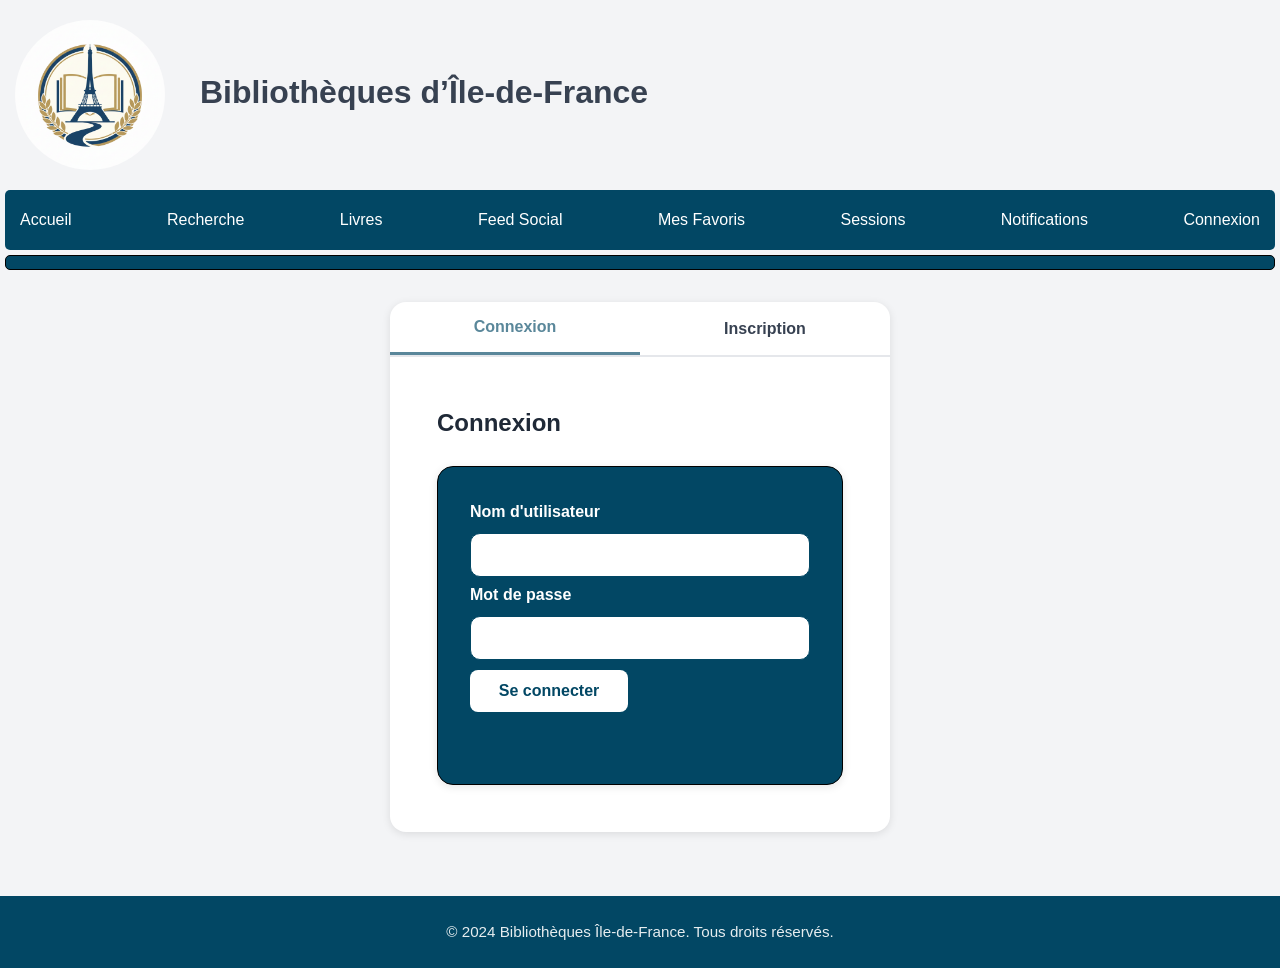
==== frontEnd/favoris.html @ 33a8a878 "police changed" ====
<!DOCTYPE html>
<html lang="fr">
<head>
    <meta charset="UTF-8">
    <meta name="viewport" content="width=device-width, initial-scale=1.0">
    <title>Bibliothèques Île-de-France</title>
    <link rel="stylesheet" href="css/style.css">
    <link rel="stylesheet" href="https://cdnjs.cloudflare.com/ajax/libs/font-awesome/6.0.0/css/all.min.css">
    <link href="https://fonts.googleapis.com/css2?family=Parisienne&display=swap" rel="stylesheet">

    <link rel="icon" href="resources/logo_pic.png" type="image/png">

</head>
<body>

<div class="header">
    <img alt="logo" id="logo_pic" src="resources/logo_pic.png" >
    <h1 id="titre">Bibliothèques d’Île‑de‑France</h1>
</div>

<div class="menu">
    <menu>
        <ul class="menu_1">
            <li><a href="index.html" >Accueil</a></li>
            <li><a href="recherche.html">Recherche</a></li>
            <li><a href="livres.html">Livres</a></li>
            <li><a href="feed.html">Feed Social</a></li>
            <li><a href="favoris.html">Mes Favoris</a></li>
            <li><a href="sessions.html">Sessions</a></li>
            <li><a href="notifications.html">Notifications</a></li>
            <li><a href="login.html" id="auth-link">Connexion</a></li>


        </ul>
    </menu>
</div>

<div class="partie_1"></div>

    <main class="container">
        <section class="favoris-section">
            <h2 class="tit-s">Mes Bibliothèques Favorites</h2>
            <p class="tit-s">Voici les bibliothèques que vous avez ajoutées à vos favoris.</p>

            <div id="favoris-container" class="loading">
                <p class="tit-s">Chargement de vos favoris...</p>
            </div>
        </section>
    </main>

    <footer>
        <div class="container">
            <p>&copy; 2024 Bibliothèques Île-de-France. Tous droits réservés.</p>
        </div>
    </footer>

    <script src="js/api.js"></script>
    <script src="js/favoris.js"></script>
</body>
</html>
---- frontEnd/css/style.css ----
* {
    margin: 0;
    padding: 0;
    box-sizing: border-box;

}

:root {
    --primary-color: rgba(2, 71, 100, 0.65);
    --secondary-color: #7c3aed;
    --success-color: #10b981;
    --danger-color: #ef4444;
    --warning-color: #f59e0b;
    --dark: #1f2937;
    --light: #f3f4f6;
    --border: #e5e7eb;
    --text: #374151;
}

body {
    font-family: 'Arial', sans-serif;    line-height: 1.6;
    color: var(--text);
    background-color: var(--light);
}

#logo_pic {
    width: 30%;
    max-width: 150px;
    height: auto;
    object-fit: cover;
    margin-top: 20px;
    transition:  1s;
    border-radius: 180px;
    margin-right: 35px;
    margin-left: 15px;
    margin-bottom : 15px;
}
#logo_pic:hover
{
    rotate: 180deg;
}
.container_1
{
    justify-items: center;
    margin-bottom:20px ;
}
#logo
{
    transition: 1s;
}
#logo:hover
{

    scale : 1.5;
}
.header
{

    justify-items: auto;
    align-items: center;
    display: flex;
    width : 100%;
    border-radius: 10px;
    padding : 0;
}
.menu
{
    background-color: rgb(2, 71, 100);
    width : auto;

    padding : 5px;
    height: 60px;
    align-content: center;
    position: sticky;
    margin : 5px;
    border-radius: 5px;
}
#titre , #titre_1
{
    margin-left: 0;
    transition : 1s;
    font-family: 'Arial', sans-serif;
}
#titre:hover
{
    scale : 1.1;
}

.menu_1
{
    display: flex;
    justify-content: space-between;
    margin : 5px;
    padding : 0;


}
.menu_1 li {
    list-style: none;
    margin-left: 5px;
    margin-right: 5px;
    padding: 0;
}


.menu_1 li a {
    position: relative;
    text-decoration: none;
}

.menu_1 li a::after {
    content: "";
    position: absolute;
    left: 0;
    bottom: -3px;
    width: 0%;
    height: 2px;
    background: #ffffff;
    transition: 0.3s;
}

.menu_1 li a:hover::after {
    width: 100%;
}

.menu_1 a{
    color : white;
    text-decoration: none;
    transition: 0.5s;
}
a:hover
{
    color : rgba(212,175,55,0.8)
}

.partie_1 {
    margin-top: 5px;
    margin-left: 5px;
    margin-right: 5px;
    background-color: rgb(2, 71, 100);
    max-width :100%;
    height: 15px;
    border : black solid 1px;
    border-radius: 5px;

}

.partie_2
{
    margin-top: 100px;
    align-items: center;
    text-align: center;
    font-family: Arial, Helvetica, sans-serif;

}


.hero {

    text-align: center;
    padding: 4rem 2rem;
    background-size: cover;
    background-color: rgb(2, 71, 100);

    background-position: center;
    color: white;
    border-radius: 1rem;
    margin: 15px;
}

.hero h2 {
    font-size: 2.5rem;
    margin-bottom: 1rem;
    font-weight: 700;
}

.hero p {
    font-size: 1.2rem;
    margin-bottom: 2rem;
    opacity: 0.9;
    max-width: 800px;
    margin-left: auto;
    margin-right: auto;
}

.cta-buttons {
    display: flex;
    gap: 1.2rem;
    justify-content: center;
    flex-wrap: wrap;
}

.btn {
    padding: 0.75rem 1.8rem;
    border: none;
    border-radius: 0.5rem;
    font-size: 1rem;
    font-weight: 600;
    cursor: pointer;
    text-decoration: none;
    display: inline-block;
    transition: 0.3s ease;
    font-family: 'Arial', sans-serif;
}

/* Bouton principal */
.btn-primary {
    margin-top : 5px;
    background-color: #ffffff;
    color: rgb(2, 71, 100);
}


.btn-primary:hover {
    transform: translateY(-2px);
    box-shadow: 0 4px 12px rgba(0,0,0,0.2);
}

.btn-secondary {
    background-color: transparent;
    color: white;
    border: 2px solid white;
}

.btn-secondary:hover {
    background-color: white;
    color: rgb(2, 71, 100);
}

.features {
    margin: 15px;
    font-family: 'Arial', sans-serif;
}

.features h3 {
    text-align: center;
    font-size: 2rem;
    margin-bottom: 2.5rem;
    color: var(--dark);
    font-weight: 700;
}

.feature-grid {
    display: grid;
    grid-template-columns: repeat(auto-fit, minmax(250px, 1fr));
    gap: 2rem;
}

.feature-card {
    background: white;
    padding: 2.5rem 2rem;
    border-radius: 1rem;
    box-shadow: 0 2px 8px rgba(0,0,0,0.1);
    text-align: center;
    transition: transform 0.3s ease, box-shadow 0.3s ease;
}

.feature-card:hover {
    transform: translateY(-6px);
    box-shadow: 0 4px 14px rgba(0,0,0,0.15);
}

.feature-icon {
    font-size: 3rem;
    color: rgb(2, 71, 100);
    margin-bottom: 1rem;
}

.feature-card h4 {
    font-size: 1.3rem;
    margin-bottom: 0.7rem;
    color: var(--dark);
    font-weight: 600;
}

.feature-card p {
    font-size: 1rem;
    opacity: 0.85;
    line-height: 1.5;
}
.bibliotheques-list {
    margin: 4rem 0;
    font-family: Arial, Helvetica, sans-serif;
}

.bibliotheques-list h3 {
    text-align: center;
    font-size: 2rem;
    margin-bottom: 2rem;
    color: var(--dark);
    font-weight: 700;
}

#bibliotheques-container {
    background: white;
    padding: 2rem;
    border-radius: 1rem;
    box-shadow: 0 2px 8px rgba(0,0,0,0.1);
    min-height: 120px;
    display: flex;
    justify-content: center;
    align-items: center;
    margin: 15px;
}

#bibliotheques-container.loading p {
    font-size: 1.1rem;
    opacity: 0.8;
}

.search-form,
.auth-form form {
    background-color: rgb(2, 71, 100);
    padding: 2rem;
    border-radius: 1rem;
    border : black 1px solid;
    box-shadow: 0 2px 8px rgba(0,0,0,0.1);
    margin : 15px;
}
.tit-s{
    margin : 15px;
    font-family: 'Arial', sans-serif;

}

.form-group {
    margin-bottom: 5px;
}

.form-group label {
    display: block;
    margin-bottom: 0.5rem;
    font-weight: 600;
    color: white;
    font-family: Arial, Helvetica, sans-serif;
}

.form-group input,
.form-group textarea,
.form-group select {
    width: 100%;
    padding: 0.75rem;
    border : rgb(2, 71, 100) 1px solid;
    border-radius: 10px;
    font-size: 1rem;
    transition: border-color 0.3s;
    font-family: Arial, Helvetica, sans-serif;
}

.form-group input:focus,
.form-group textarea:focus {
    outline: none;
    border-color: rgb(2, 71, 100);
}

.form-group small {
    display: block;
    margin-top: 0.25rem;
    color: white;
    font-size: 0.875rem;
    font-family: Arial, Helvetica, sans-serif;
}

.form-row {
    display: grid;
    grid-template-columns: 1fr 1fr;
    gap: 1rem;
}

.card {
    background: white;
    padding: 1.5rem;
    border-radius: 1rem;
    box-shadow: 0 2px 8px rgba(0,0,0,0.1);
    margin :15px;
}

.card-header {
    display: flex;
    justify-content: space-between;
    align-items: center;
    margin-bottom: 1rem;
}

.card-title {
    font-size: 1.25rem;
    font-weight: 600;
    color: var(--dark);
}

.badge {
    padding: 0.25rem 0.75rem;
    border-radius: 1rem;
    font-size: 0.875rem;
    font-weight: 600;
}

.badge-success {
    background-color: #d1fae5;
    color: var(--success-color);
}

.badge-danger {
    background-color: #fee2e2;
    color: var(--danger-color);
}

.badge-info {
    background-color: #dbeafe;
    color: var(--primary-color);
}

/* Results */
.results-section {
    margin-top: 2rem;
    font-family: Arial, Helvetica, sans-serif;
}

.results-section h3 {
    font-size: 1.5rem;
    margin-bottom: 1rem;
    color: var(--dark);
}

.info-message {
    text-align: center;
    padding: 2rem;
    color: #6b7280;
}

.loading {
    text-align: center;
    padding: 2rem;
    color: #6b7280;
}

.auth-container {
    max-width: 500px;
    margin: 2rem auto;
    background: white;
    border-radius: 1rem;
    box-shadow: 0 2px 8px rgba(0,0,0,0.1);
    overflow: hidden;
}

.auth-tabs {
    display: flex;
    border-bottom: 2px solid var(--border);
}

.tab-btn {
    flex: 1;
    padding: 1rem;
    background: none;
    border: none;
    font-size: 1rem;
    font-weight: 600;
    cursor: pointer;
    color: var(--text);
    transition: all 0.3s;
}

.tab-btn.active {
    color: var(--primary-color);
    border-bottom: 3px solid var(--primary-color);
}

.auth-form {
    display: none;
    padding: 2rem;
}

.auth-form.active {
    display: block;
}

.auth-form h2 {
    margin-bottom: 1.5rem;
    color: var(--dark);
}

.message {
    margin-top: 1rem;
    padding: 0.75rem;
    border-radius: 0.5rem;
    font-weight: 500;
}

.message.success {
    background-color: #d1fae5;
    color: var(--success-color);
}

.message.error {
    background-color: #fee2e2;
    color: var(--danger-color);
}

.create-post {
    background: white;
    padding: 2rem;
    border-radius: 1rem;
    box-shadow: 0 2px 8px rgba(0,0,0,0.1);
    margin : 15px;
}

.post {
    background: white;
    padding: 1.5rem;
    border-radius: 1rem;
    box-shadow: 0 2px 8px rgba(0,0,0,0.1);
    margin : 15px;
}

.post-header {
    display: flex;
    justify-content: space-between;
    align-items: center;
    margin :15px;
}

.post-author {
    font-weight: 600;
    color: var(--primary-color);
}

.post-date {
    color: #6b7280;
    font-size: 0.875rem;
}

.post-content {
    margin-bottom: 1rem;
    line-height: 1.6;
}

.post-actions {
    display: flex;
    gap: 1rem;
}

.post-actions button {
    background: none;
    border: none;
    color: var(--primary-color);
    cursor: pointer;
    font-weight: 500;
}
footer {
    background-color: rgb(2, 71, 100);
    color: white;
    padding: 1.5rem 0;
    margin-top: 4rem;
}

footer .container {
    text-align: center;
    font-size: 0.95rem;
    opacity: 0.9;
}




@media (max-width: 768px) {
    .hero h2 {
        font-size: 1.75rem;
    }

    .hero p {
        font-size: 1rem;
    }

    .cta-buttons {
        flex-direction: column;
    }

    .form-row {
        grid-template-columns: 1fr;
    }

    .nav-links {
        gap: 1rem;
        font-size: 0.875rem;
    }
}
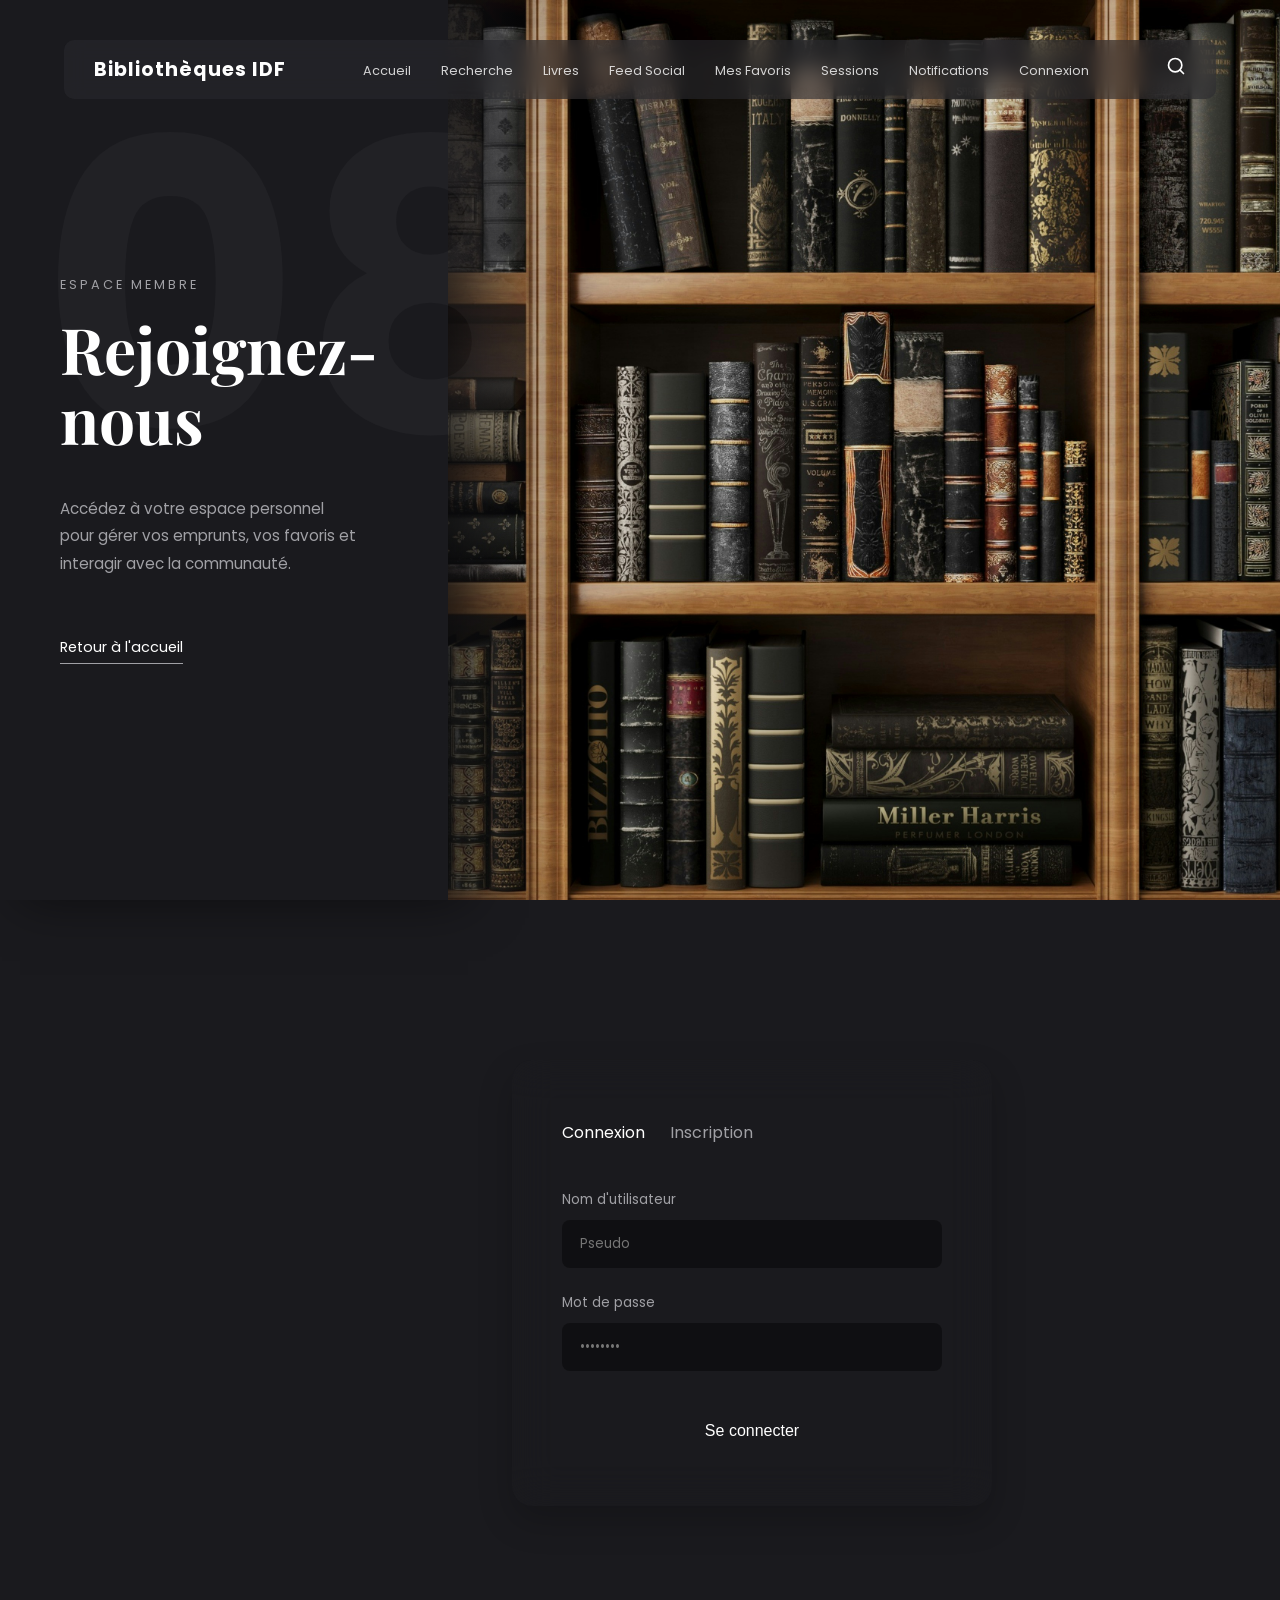
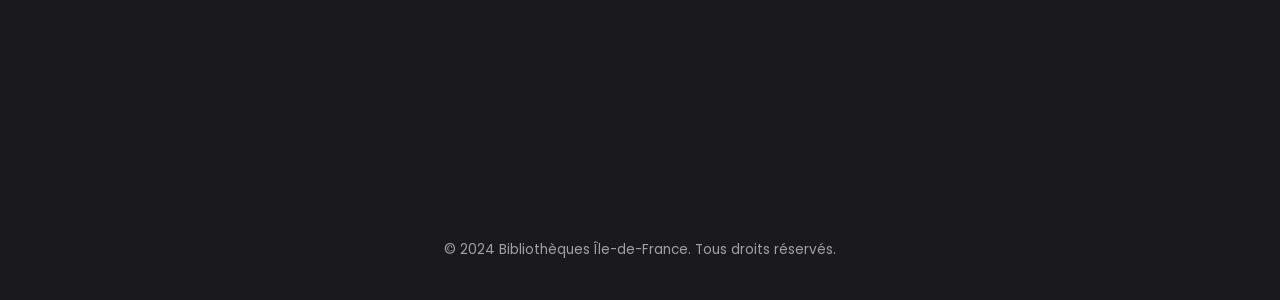
==== commit 747292c7: "FrontEnd V2" ====
--- a/frontEnd/favoris.html
+++ b/frontEnd/favoris.html
@@ -3,25 +3,30 @@
 <head>
     <meta charset="UTF-8">
     <meta name="viewport" content="width=device-width, initial-scale=1.0">
-    <title>Bibliothèques Île-de-France</title>
-    <link rel="stylesheet" href="css/style.css">
+    <title>Mes Favoris - Bibliothèques d’Île‑de‑France</title>
+    <link rel="stylesheet" href="css/favoris.css">
     <link rel="stylesheet" href="https://cdnjs.cloudflare.com/ajax/libs/font-awesome/6.0.0/css/all.min.css">
-    <link href="https://fonts.googleapis.com/css2?family=Parisienne&display=swap" rel="stylesheet">
-
+    <link href="https://fonts.googleapis.com/css2?family=Poppins:wght@300;400;500&family=Playfair+Display:wght@700&display=swap" rel="stylesheet">
     <link rel="icon" href="resources/logo_pic.png" type="image/png">
-
 </head>
 <body>
+<div class="main-wrapper">
+    <div class="background-image"></div>
 
-<div class="header">
-    <img alt="logo" id="logo_pic" src="resources/logo_pic.png" >
-    <h1 id="titre">Bibliothèques d’Île‑de‑France</h1>
-</div>
+    <aside class="sidebar">
+        <div class="big-number">05</div>
+        <div class="interior-label">Espace Personnel</div>
+        <h1>Mes Favoris</h1>
+        <p class="description">
+            Retrouvez ici toutes les bibliothèques que vous avez enregistrées pour un accès rapide à leurs horaires et services.
+        </p>
+        <a href="recherche.html" class="read-more">Ajouter d'autres lieux</a>
+    </aside>
 
-<div class="menu">
-    <menu>
-        <ul class="menu_1">
-            <li><a href="index.html" >Accueil</a></li>
+    <nav>
+        <div class="logo">Bibliothèques IDF</div>
+        <ul class="nav-links">
+            <li><a href="MyFeed.html">Accueil</a></li>
             <li><a href="recherche.html">Recherche</a></li>
             <li><a href="livres.html">Livres</a></li>
             <li><a href="feed.html">Feed Social</a></li>
@@ -29,32 +34,34 @@
             <li><a href="sessions.html">Sessions</a></li>
             <li><a href="notifications.html">Notifications</a></li>
             <li><a href="login.html" id="auth-link">Connexion</a></li>
+        </ul>
 
+        <div class="search-icon">
+            <svg width="20" height="20" viewBox="0 0 24 24" fill="none" stroke="white" stroke-width="2" stroke-linecap="round" stroke-linejoin="round">
+                <circle cx="11" cy="11" r="8"></circle>
+                <line x1="21" y1="21" x2="16.65" y2="16.65"></line>
+            </svg>
+        </div>
+    </nav>
 
-        </ul>
-    </menu>
-</div>
+    <main class="content-overlay">
+        <section class="results-section">
+            <h2 class="section-title">Mes Bibliothèques</h2>
 
-<div class="partie_1"></div>
-
-    <main class="container">
-        <section class="favoris-section">
-            <h2 class="tit-s">Mes Bibliothèques Favorites</h2>
-            <p class="tit-s">Voici les bibliothèques que vous avez ajoutées à vos favoris.</p>
-
-            <div id="favoris-container" class="loading">
-                <p class="tit-s">Chargement de vos favoris...</p>
+            <div id="favoris-container">
+                <p class="info-message">Chargement de vos favoris...</p>
             </div>
         </section>
     </main>
 
     <footer>
-        <div class="container">
+        <div class="footer-container">
             <p>&copy; 2024 Bibliothèques Île-de-France. Tous droits réservés.</p>
         </div>
     </footer>
+</div>
 
-    <script src="js/api.js"></script>
-    <script src="js/favoris.js"></script>
+<script src="js/api.js"></script>
+<script src="js/favoris.js"></script>
 </body>
-</html>
+</html>
--- a/frontEnd/css/favoris.css
+++ b/frontEnd/css/favoris.css
@@ -0,0 +1,257 @@
+@import url('https://fonts.googleapis.com/css2?family=Playfair+Display:wght@700&family=Poppins:wght@300;400;500&display=swap');
+
+:root {
+    --bg-dark: #1a1a1e;
+    --bg-overlay: rgba(26, 26, 30, 0.85);
+    --text-white: #ffffff;
+    --text-gray: #a0a0a5;
+    --accent-orange: rgba(2, 71, 100, 0.65);
+    --nav-bg: rgba(40, 40, 45, 0.6);
+    --dark: #1a1a1e; /* Ajout de la variable manquante */
+}
+
+* {
+    margin: 0;
+    padding: 0;
+    box-sizing: border-box;
+}
+
+body {
+    font-family: 'Poppins', sans-serif;
+    background-color: var(--bg-dark);
+    color: var(--text-white);
+    overflow-x: hidden; /* Empêche le défilement horizontal */
+}
+
+.main-wrapper {
+    position: relative;
+    width: 100%;
+    min-height: 100vh;
+}
+
+/* Background Image */
+.background-image {
+    position: fixed; /* Changé en fixed pour couvrir tout l'arrière-plan */
+    top: 0;
+    right: 0;
+    width: 70%;
+    height: 100%;
+    background-image: url('../resources/biblio.jpg'); /* Chemin corrigé relatif au dossier css/ */
+    background-size: cover;
+    background-position: center;
+    z-index: 1;
+}
+
+.background-image::after {
+    content: '';
+    position: absolute;
+    top: 0;
+    left: 0;
+    width: 100%;
+    height: 100%;
+    background: linear-gradient(to right, var(--bg-dark) 0%, transparent 20%);
+}
+
+/* Sidebar / Content Area */
+.sidebar {
+    position: relative;
+    width: 35%;
+    min-height: 100vh;
+    background-color: var(--bg-dark);
+    z-index: 10;
+    padding: 120px 60px 80px; /* Augmenté le padding top pour laisser de la place au nav */
+    display: flex;
+    flex-direction: column;
+    justify-content: center;
+    box-shadow: 20px 0 50px rgba(0,0,0,0.5);
+}
+
+.big-number {
+    position: absolute;
+    top: 10%;
+    left: 40px;
+    font-size: 25rem;
+    font-weight: 700;
+    color: rgba(255, 255, 255, 0.03);
+    line-height: 1;
+    z-index: -1;
+    pointer-events: none;
+}
+
+.interior-label {
+    text-transform: uppercase;
+    letter-spacing: 3px;
+    font-size: 0.8rem;
+    color: var(--text-gray);
+    margin-bottom: 20px;
+}
+
+h1 {
+    font-family: 'Playfair Display', serif;
+    font-size: 4rem; /* Réduit de 8rem à 4rem pour une meilleure lisibilité */
+    line-height: 1.1;
+    margin-bottom: 40px;
+}
+
+.description {
+    color: var(--text-gray);
+    font-size: 0.95rem;
+    line-height: 1.8;
+    max-width: 300px;
+    margin-bottom: 60px;
+}
+
+.read-more {
+    text-decoration: none;
+    color: var(--text-white);
+    font-size: 0.9rem;
+    border-bottom: 1px solid var(--text-gray);
+    padding-bottom: 5px;
+    width: fit-content;
+    transition: 0.3s;
+}
+
+.read-more:hover {
+    color: var(--accent-orange);
+    border-color: var(--accent-orange);
+}
+
+/* Navigation */
+nav {
+    position: fixed; /* Changé en fixed pour rester visible au scroll */
+    top: 40px;
+    left: 50%;
+    transform: translateX(-50%);
+    width: 90%;
+    max-width: 1200px;
+    background-color: var(--nav-bg);
+    backdrop-filter: blur(10px);
+    -webkit-backdrop-filter: blur(10px);
+    display: flex;
+    align-items: center;
+    justify-content: space-between;
+    padding: 15px 30px;
+    z-index: 100;
+    border-radius: 10px;
+    flex-wrap: wrap;
+    gap: 20px;
+}
+
+.logo {
+    font-weight: 700;
+    font-size: 1.2rem;
+    letter-spacing: 1px;
+}
+
+.nav-links {
+    display: flex;
+    list-style: none;
+    gap: 10px;
+    flex-wrap: wrap;
+    justify-content: center;
+    flex: 1;
+}
+
+.nav-links a {
+    text-decoration: none;
+    color: var(--text-white);
+    font-size: 0.8rem;
+    opacity: 0.8;
+    transition: 0.3s;
+    padding: 8px 10px;
+    border-radius: 5px;
+    white-space: nowrap;
+}
+
+.nav-links a:hover {
+    opacity: 1;
+    background-color: rgba(230, 126, 69, 0.2);
+}
+
+.search-icon {
+    cursor: pointer;
+}
+
+/* --- CONTENT AREA --- */
+.content-overlay {
+    position: relative;
+    z-index: 5;
+    padding: 150px 5% 50px 37%;
+}
+
+h1, .section-title {
+    font-family: 'Playfair Display', serif;
+    margin-bottom: 30px;
+}
+
+h1 { font-size: 4rem; }
+.section-title { font-size: 2.5rem; }
+
+/* --- FORM & INPUTS (Mêmes propriétés partout) --- */
+.search-form-container {
+    background: rgba(255, 255, 255, 0.05);
+    backdrop-filter: blur(10px);
+    padding: 30px;
+    border-radius: 15px;
+    border: 1px solid rgba(255, 255, 255, 0.1);
+    max-width: 700px;
+    margin-bottom: 50px;
+}
+/* --- SECTION FAVORIS --- */
+
+/* On réutilise la grille pour afficher les favoris proprement */
+#favoris-container {
+    display: grid;
+    grid-template-columns: repeat(auto-fill, minmax(320px, 1fr));
+    gap: 25px;
+    margin-top: 20px;
+}
+
+/* La carte favorite (identique à library-card ou book-card) */
+.favorite-card {
+    background: rgba(255, 255, 255, 0.05);
+    backdrop-filter: blur(10px);
+    border: 1px solid rgba(255, 255, 255, 0.1);
+    padding: 25px;
+    border-radius: 15px;
+    transition: 0.3s ease;
+    position: relative;
+    overflow: hidden;
+}
+
+.favorite-card:hover {
+    transform: translateY(-5px);
+    background: rgba(255, 255, 255, 0.08);
+    border-color: var(--accent-orange);
+}
+
+.favorite-card h3 {
+    font-family: 'Playfair Display', serif;
+    font-size: 1.5rem;
+    margin-bottom: 10px;
+    color: var(--text-white);
+}
+
+.favorite-card p {
+    font-size: 0.9rem;
+    color: var(--text-gray);
+    margin-bottom: 8px;
+}
+
+/* Petit badge ou bouton de suppression */
+.remove-favorite {
+    margin-top: 15px;
+    background: transparent;
+    border: 1px solid rgba(255, 0, 0, 0.3);
+    color: #ff6b6b;
+    padding: 6px 12px;
+    border-radius: 8px;
+    font-size: 0.8rem;
+    cursor: pointer;
+    transition: 0.3s;
+}
+
+.remove-favorite:hover {
+    background: rgba(255, 107, 107, 0.2);
+    border-color: #ff6b6b;
+}
